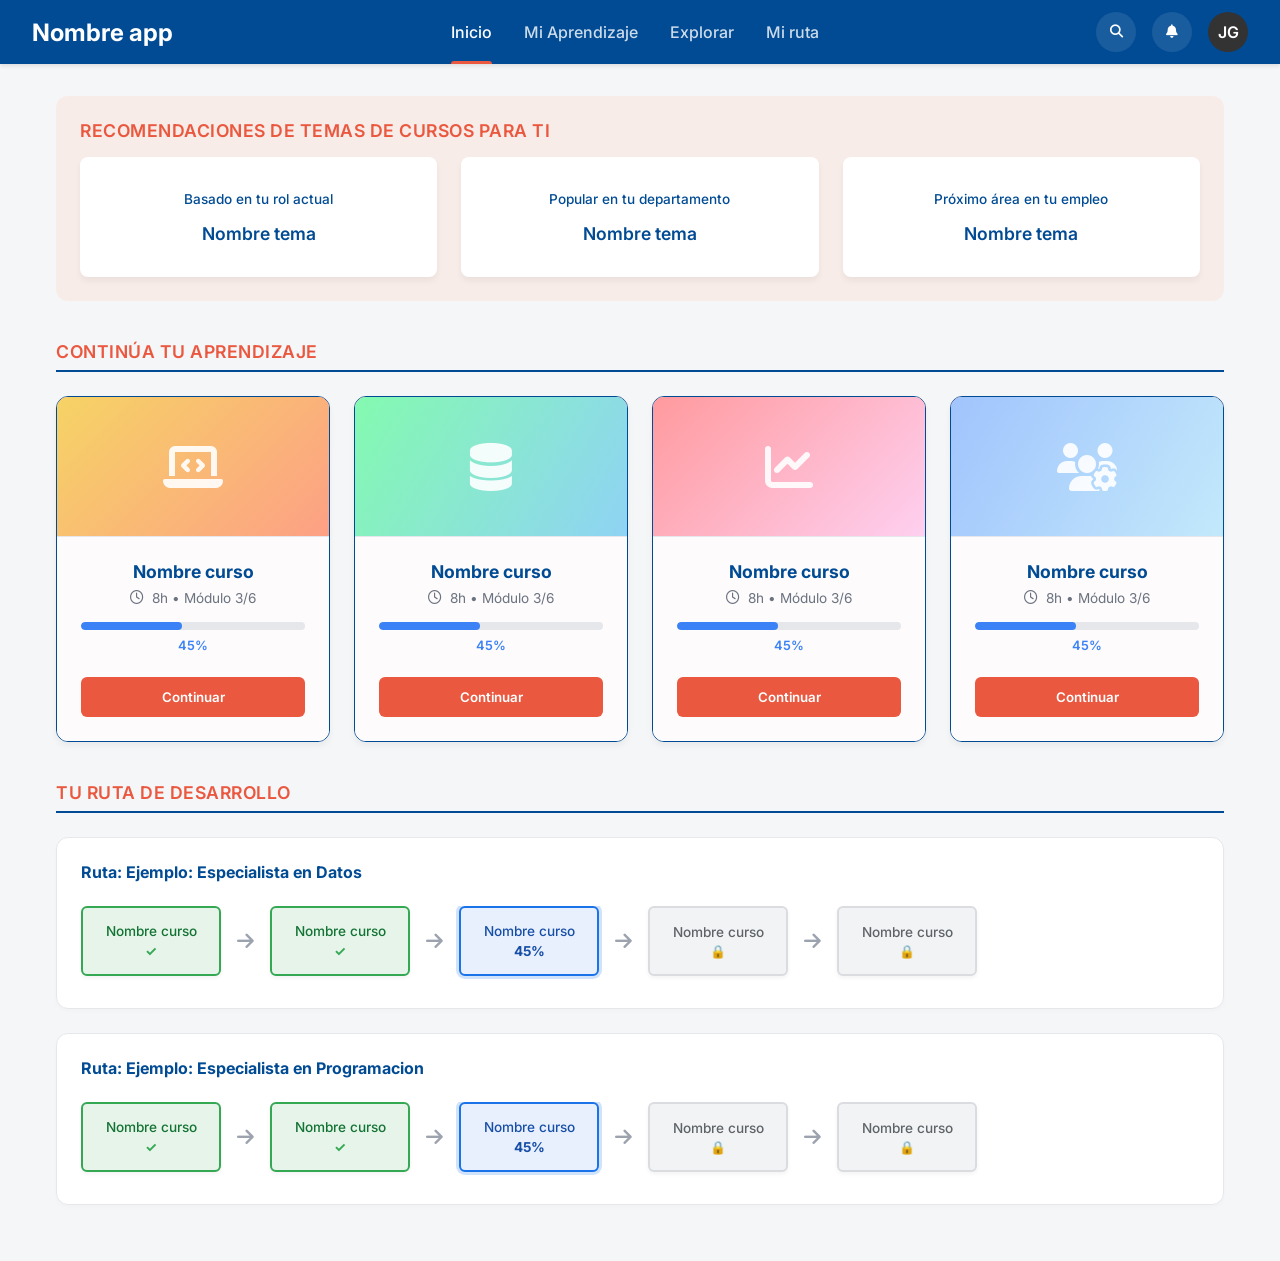
==== Zitheonsoft Modulo Capacitación y desarollo/htmls/index.html @ 4037f79e "Subida de proyecto para continuar de completar Subí mi proyecto ya avanzado, para poder continuar co" ====
<!DOCTYPE html>
<html lang="es">
<head>
    <meta charset="UTF-8">
    <meta name="viewport" content="width=device-width, initial-scale=1.0">
    <title>Dashboard de Aprendizaje</title>
    <link rel="stylesheet" href="../css/styles.css">
    <link rel="stylesheet" href="https://cdnjs.cloudflare.com/ajax/libs/font-awesome/6.4.0/css/all.min.css">
</head>
<body>

    <header>
        <div class="logo">Nombre app</div>
        <nav>
            <a href="index.html" class="active">Inicio</a>
            <a href="mi_aprendizaje.html">Mi Aprendizaje</a>
            <a href="explorar.html">Explorar</a>
            <a href="#">Mi ruta</a>
        </nav>
        <div class="header-actions">
            <button class="icon-btn" aria-label="Buscar"><i class="fas fa-search"></i></button>
            <button class="icon-btn" aria-label="Notificaciones"><i class="fas fa-bell"></i></button>
            <div class="avatar" title="Perfil de usuario">JG</div>
        </div>
    </header>

    <main>
        <!-- Sección: Recomendaciones -->
        <section class="recommendations">
            <div class="recommendations-bg">
                <h2 class="section-title">RECOMENDACIONES DE TEMAS DE CURSOS PARA TI</h2>
                <div class="recommendations-grid">
                    <div class="rec-card">
                        <div class="rec-subtitle">Basado en tu rol actual</div>
                        <div class="rec-title">Nombre tema</div>
                    </div>
                    <div class="rec-card">
                        <div class="rec-subtitle">Popular en tu departamento</div>
                        <div class="rec-title">Nombre tema</div>
                    </div>
                    <div class="rec-card">
                        <div class="rec-subtitle">Próximo área en tu empleo</div>
                        <div class="rec-title">Nombre tema</div>
                    </div>
                </div>
            </div>
        </section>

        <!-- Sección: Continúa tu Aprendizaje -->
        <section class="continue-learning">
            <div class="section-header-line">
                <h2 class="section-title" style="margin-bottom: 0;">Continúa tu Aprendizaje</h2>
            </div>
            
            <div class="courses-grid">
                <!-- Tarjeta 1 -->
                <div class="course-card">
                    <div class="course-img" style="background-image: linear-gradient(135deg, #f6d365 0%, #fda085 100%);">
                        <i class="fas fa-laptop-code fa-3x" style="color: white; opacity: 0.9;"></i>
                    </div>
                    <div class="course-content">
                        <h3 class="course-title">Nombre curso</h3>
                        <div class="course-meta">
                            <i class="far fa-clock"></i> 8h • Módulo 3/6
                        </div>
                        <div class="progress-container">
                            <div class="progress-bar-bg">
                                <div class="progress-bar-fill" style="width: 45%;"></div>
                            </div>
                            <div class="progress-text">45%</div>
                        </div>
                        <button class="btn" onclick="window.location.href='detalle_curso.html?source=index'">Continuar</button>
                    </div>
                </div>

                <!-- Tarjeta 2 -->
                <div class="course-card">
                    <div class="course-img" style="background-image: linear-gradient(120deg, #84fab0 0%, #8fd3f4 100%);">
                        <i class="fas fa-database fa-3x" style="color: white; opacity: 0.9;"></i>
                    </div>
                    <div class="course-content">
                        <h3 class="course-title">Nombre curso</h3>
                        <div class="course-meta">
                            <i class="far fa-clock"></i> 8h • Módulo 3/6
                        </div>
                        <div class="progress-container">
                            <div class="progress-bar-bg">
                                <div class="progress-bar-fill" style="width: 45%;"></div>
                            </div>
                            <div class="progress-text">45%</div>
                        </div>
                        <button class="btn" onclick="window.location.href='detalle_curso.html?source=index'">Continuar</button>
                    </div>
                </div>

                <!-- Tarjeta 3 -->
                <div class="course-card">
                    <div class="course-img" style="background-image: linear-gradient(135deg, #ff9a9e 0%, #fecfef 99%, #fecfef 100%);">
                        <i class="fas fa-chart-line fa-3x" style="color: white; opacity: 0.9;"></i>
                    </div>
                    <div class="course-content">
                        <h3 class="course-title">Nombre curso</h3>
                        <div class="course-meta">
                            <i class="far fa-clock"></i> 8h • Módulo 3/6
                        </div>
                        <div class="progress-container">
                            <div class="progress-bar-bg">
                                <div class="progress-bar-fill" style="width: 45%;"></div>
                            </div>
                            <div class="progress-text">45%</div>
                        </div>
                        <button class="btn" onclick="window.location.href='detalle_curso.html?source=index'">Continuar</button>
                    </div>
                </div>

                <!-- Tarjeta 4 -->
                <div class="course-card">
                    <div class="course-img" style="background-image: linear-gradient(120deg, #a1c4fd 0%, #c2e9fb 100%);">
                        <i class="fas fa-users-cog fa-3x" style="color: white; opacity: 0.9;"></i>
                    </div>
                    <div class="course-content">
                        <h3 class="course-title">Nombre curso</h3>
                        <div class="course-meta">
                            <i class="far fa-clock"></i> 8h • Módulo 3/6
                        </div>
                        <div class="progress-container">
                            <div class="progress-bar-bg">
                                <div class="progress-bar-fill" style="width: 45%;"></div>
                            </div>
                            <div class="progress-text">45%</div>
                        </div>
                        <button class="btn" onclick="window.location.href='detalle_curso.html?source=index'">Continuar</button>
                    </div>
                </div>
            </div>
        </section>

        <!-- Sección: Tu Ruta de Desarrollo -->
        <section class="learning-paths">
            <div class="section-header-line">
                <h2 class="section-title" style="margin-bottom: 0;">Tu Ruta de Desarrollo</h2>
            </div>

            <!-- Ruta 1 -->
            <div class="path-container">
                <h3 class="path-title">Ruta: Ejemplo: Especialista en Datos</h3>
                <div class="path-nodes">
                    <div class="path-node node-completed">Nombre curso</div>
                    <div class="path-arrow"><i class="fas fa-arrow-right"></i></div>
                    <div class="path-node node-completed">Nombre curso</div>
                    <div class="path-arrow"><i class="fas fa-arrow-right"></i></div>
                    <div class="path-node node-current">
                        Nombre curso
                        <div class="node-progress">45%</div>
                    </div>
                    <div class="path-arrow"><i class="fas fa-arrow-right"></i></div>
                    <div class="path-node node-locked">Nombre curso</div>
                    <div class="path-arrow"><i class="fas fa-arrow-right"></i></div>
                    <div class="path-node node-locked">Nombre curso</div>
                </div>
            </div>

            <!-- Ruta 2 -->
            <div class="path-container">
                <h3 class="path-title">Ruta: Ejemplo: Especialista en Programacion</h3>
                <div class="path-nodes">
                    <div class="path-node node-completed">Nombre curso</div>
                    <div class="path-arrow"><i class="fas fa-arrow-right"></i></div>
                    <div class="path-node node-completed">Nombre curso</div>
                    <div class="path-arrow"><i class="fas fa-arrow-right"></i></div>
                    <div class="path-node node-current">
                        Nombre curso
                        <div class="node-progress">45%</div>
                    </div>
                    <div class="path-arrow"><i class="fas fa-arrow-right"></i></div>
                    <div class="path-node node-locked">Nombre curso</div>
                    <div class="path-arrow"><i class="fas fa-arrow-right"></i></div>
                    <div class="path-node node-locked">Nombre curso</div>
                </div>
            </div>
        </section>
    </main>

</body>
</html>
---- Zitheonsoft Modulo Capacitación y desarollo/css/styles.css ----
@import url('https://fonts.googleapis.com/css2?family=Inter:wght@400;500;600;700&display=swap');

:root {
    --primary-blue: #004b93;
    --primary-red: #ea583f;
    --bg-light: #f5f6f8;
    --card-bg: #ffffff;
    --text-dark: #333333;
    --text-muted: #6b7280;
    --border-color: #e5e7eb;
    
    --path-green-bg: #e6f4ea;
    --path-green-border: #34a853;
    --path-green-text: #137333;
    
    --path-blue-bg: #e8f0fe;
    --path-blue-border: #1a73e8;
    --path-blue-text: #174ea6;
    
    --path-gray-bg: #f1f3f4;
    --path-gray-border: #dadce0;
    --path-gray-text: #5f6368;
}

* {
    margin: 0;
    padding: 0;
    box-sizing: border-box;
    font-family: 'Inter', sans-serif;
}

body {
    background-color: var(--bg-light);
    color: var(--text-dark);
}

/* Header */
header {
    background-color: var(--primary-blue);
    color: white;
    padding: 0 2rem;
    height: 64px;
    display: flex;
    align-items: center;
    justify-content: space-between;
    box-shadow: 0 2px 4px rgba(0,0,0,0.1);
    position: sticky;
    top: 0;
    z-index: 100;
}

.logo {
    font-size: 1.5rem;
    font-weight: 700;
}

nav {
    display: flex;
    gap: 2rem;
    height: 100%;
}

nav a {
    color: rgba(255, 255, 255, 0.8);
    text-decoration: none;
    font-weight: 500;
    display: flex;
    align-items: center;
    position: relative;
    transition: color 0.3s;
}

nav a:hover, nav a.active {
    color: white;
}

nav a.active::after {
    content: '';
    position: absolute;
    bottom: 0;
    left: 0;
    width: 100%;
    height: 3px;
    background-color: var(--primary-red);
    border-radius: 3px 3px 0 0;
}

.header-actions {
    display: flex;
    align-items: center;
    gap: 1rem;
}

.icon-btn {
    background: rgba(255, 255, 255, 0.1);
    border: none;
    border-radius: 50%;
    width: 40px;
    height: 40px;
    display: flex;
    align-items: center;
    justify-content: center;
    color: white;
    cursor: pointer;
    transition: background 0.3s;
}

.icon-btn:hover {
    background: rgba(255, 255, 255, 0.2);
}

.avatar {
    width: 40px;
    height: 40px;
    background-color: #333;
    border-radius: 50%;
    display: flex;
    align-items: center;
    justify-content: center;
    font-weight: 600;
    color: white;
    cursor: pointer;
}

/* Main Content */
main {
    max-width: 1200px;
    margin: 2rem auto;
    padding: 0 1rem;
    display: flex;
    flex-direction: column;
    gap: 2.5rem;
}

.section-title {
    color: var(--primary-red);
    font-size: 1.1rem;
    font-weight: 600;
    margin-bottom: 1rem;
    text-transform: uppercase;
    letter-spacing: 0.5px;
}

.section-header-line {
    border-bottom: 2px solid var(--primary-blue);
    padding-bottom: 0.5rem;
    margin-bottom: 1.5rem;
}

/* Recommendations Section */
.recommendations-bg {
    background-color: #f8ece8;
    padding: 1.5rem;
    border-radius: 12px;
}

.recommendations-grid {
    display: grid;
    grid-template-columns: repeat(3, 1fr);
    gap: 1.5rem;
}

.rec-card {
    background: var(--card-bg);
    border-radius: 8px;
    padding: 1.5rem;
    text-align: center;
    box-shadow: 0 4px 6px rgba(0,0,0,0.05);
    transition: transform 0.3s, box-shadow 0.3s;
    cursor: pointer;
    display: flex;
    flex-direction: column;
    align-items: center;
    justify-content: center;
    min-height: 120px;
}

.rec-card:hover {
    transform: translateY(-4px);
    box-shadow: 0 10px 15px rgba(0,0,0,0.1);
}

.rec-subtitle {
    font-size: 0.85rem;
    color: var(--primary-blue);
    margin-bottom: 1rem;
    font-weight: 500;
}

.rec-title {
    font-size: 1.1rem;
    font-weight: 600;
    color: var(--primary-blue);
}

/* Continue Learning Section */
.courses-grid {
    display: grid;
    grid-template-columns: repeat(4, 1fr);
    gap: 1.5rem;
}

.course-card {
    background: var(--card-bg);
    border: 1px solid var(--primary-blue);
    border-radius: 12px;
    overflow: hidden;
    display: flex;
    flex-direction: column;
    box-shadow: 0 4px 6px rgba(0,0,0,0.05);
    transition: transform 0.3s, box-shadow 0.3s;
}

.course-card:hover {
    transform: translateY(-4px);
    box-shadow: 0 12px 20px rgba(0,43,109,0.15);
}

.course-img {
    height: 140px;
    background-color: #fca5a5;
    background-size: cover;
    background-position: center;
    display: flex;
    align-items: center;
    justify-content: center;
    color: var(--primary-red);
    font-weight: 600;
    border-bottom: 1px solid var(--border-color);
}

.course-content {
    padding: 1.5rem;
    display: flex;
    flex-direction: column;
    flex-grow: 1;
    text-align: center;
    background-color: #fdfbfb;
}

.course-title {
    font-weight: 700;
    color: var(--primary-blue);
    margin-bottom: 0.5rem;
    font-size: 1.1rem;
}

.course-meta {
    font-size: 0.85rem;
    color: var(--text-muted);
    margin-bottom: 1rem;
    display: flex;
    align-items: center;
    justify-content: center;
    gap: 0.5rem;
}

.progress-container {
    margin-bottom: 1.5rem;
}

.progress-bar-bg {
    height: 8px;
    background-color: #e5e7eb;
    border-radius: 4px;
    overflow: hidden;
    margin-bottom: 0.5rem;
}

.progress-bar-fill {
    height: 100%;
    background-color: #3b82f6;
    border-radius: 4px;
}

.progress-text {
    font-size: 0.8rem;
    color: #3b82f6;
    font-weight: 600;
}

.btn {
    background-color: var(--primary-red);
    color: white;
    border: none;
    padding: 0.75rem 1.5rem;
    border-radius: 6px;
    font-weight: 600;
    cursor: pointer;
    transition: background-color 0.3s, transform 0.1s;
    width: 100%;
}

.btn:hover {
    background-color: #d84a32;
}

.btn:active {
    transform: scale(0.98);
}

/* Learning Path Section */
.path-container {
    background: var(--card-bg);
    border: 1px solid var(--border-color);
    border-radius: 12px;
    padding: 1.5rem;
    margin-bottom: 1.5rem;
    box-shadow: 0 2px 4px rgba(0,0,0,0.02);
}

.path-title {
    font-weight: 700;
    color: var(--primary-blue);
    margin-bottom: 1.5rem;
    font-size: 1rem;
}

.path-nodes {
    display: flex;
    align-items: center;
    gap: 1rem;
    overflow-x: auto;
    padding-bottom: 0.5rem;
}

.path-node {
    flex-shrink: 0;
    width: 140px;
    height: 70px;
    border-radius: 6px;
    display: flex;
    flex-direction: column;
    align-items: center;
    justify-content: center;
    text-align: center;
    font-size: 0.85rem;
    font-weight: 500;
    border: 2px solid transparent;
    padding: 0.5rem;
    position: relative;
    box-shadow: 0 2px 4px rgba(0,0,0,0.05);
}

.path-arrow {
    color: #9ca3af;
    font-size: 1.2rem;
}

.node-completed {
    background-color: var(--path-green-bg);
    border-color: var(--path-green-border);
    color: var(--path-green-text);
}

.node-completed::after {
    content: '✓';
    display: block;
    color: var(--path-green-border);
    font-weight: bold;
    margin-top: 0.25rem;
}

.node-current {
    background-color: var(--path-blue-bg);
    border-color: var(--path-blue-border);
    color: var(--path-blue-text);
    box-shadow: 0 0 0 3px rgba(26, 115, 232, 0.2);
}

.node-current .node-progress {
    font-weight: 700;
    margin-top: 0.25rem;
}

.node-locked {
    background-color: var(--path-gray-bg);
    border-color: var(--path-gray-border);
    color: var(--path-gray-text);
}

.node-locked::after {
    content: '🔒';
    display: block;
    margin-top: 0.25rem;
    font-size: 0.8rem;
}

/* Animations */
@keyframes fadeIn {
    from { opacity: 0; transform: translateY(10px); }
    to { opacity: 1; transform: translateY(0); }
}

main > section {
    animation: fadeIn 0.5s ease-out forwards;
}

main > section:nth-child(2) { animation-delay: 0.1s; }
main > section:nth-child(3) { animation-delay: 0.2s; }
main > section:nth-child(4) { animation-delay: 0.3s; }

/* Responsive adjustments */
@media (max-width: 1024px) {
    .courses-grid {
        grid-template-columns: repeat(2, 1fr);
    }
}

@media (max-width: 768px) {
    .recommendations-grid {
        grid-template-columns: 1fr;
    }
    
    .courses-grid {
        grid-template-columns: 1fr;
    }
    
    nav {
        display: none;
    }
}
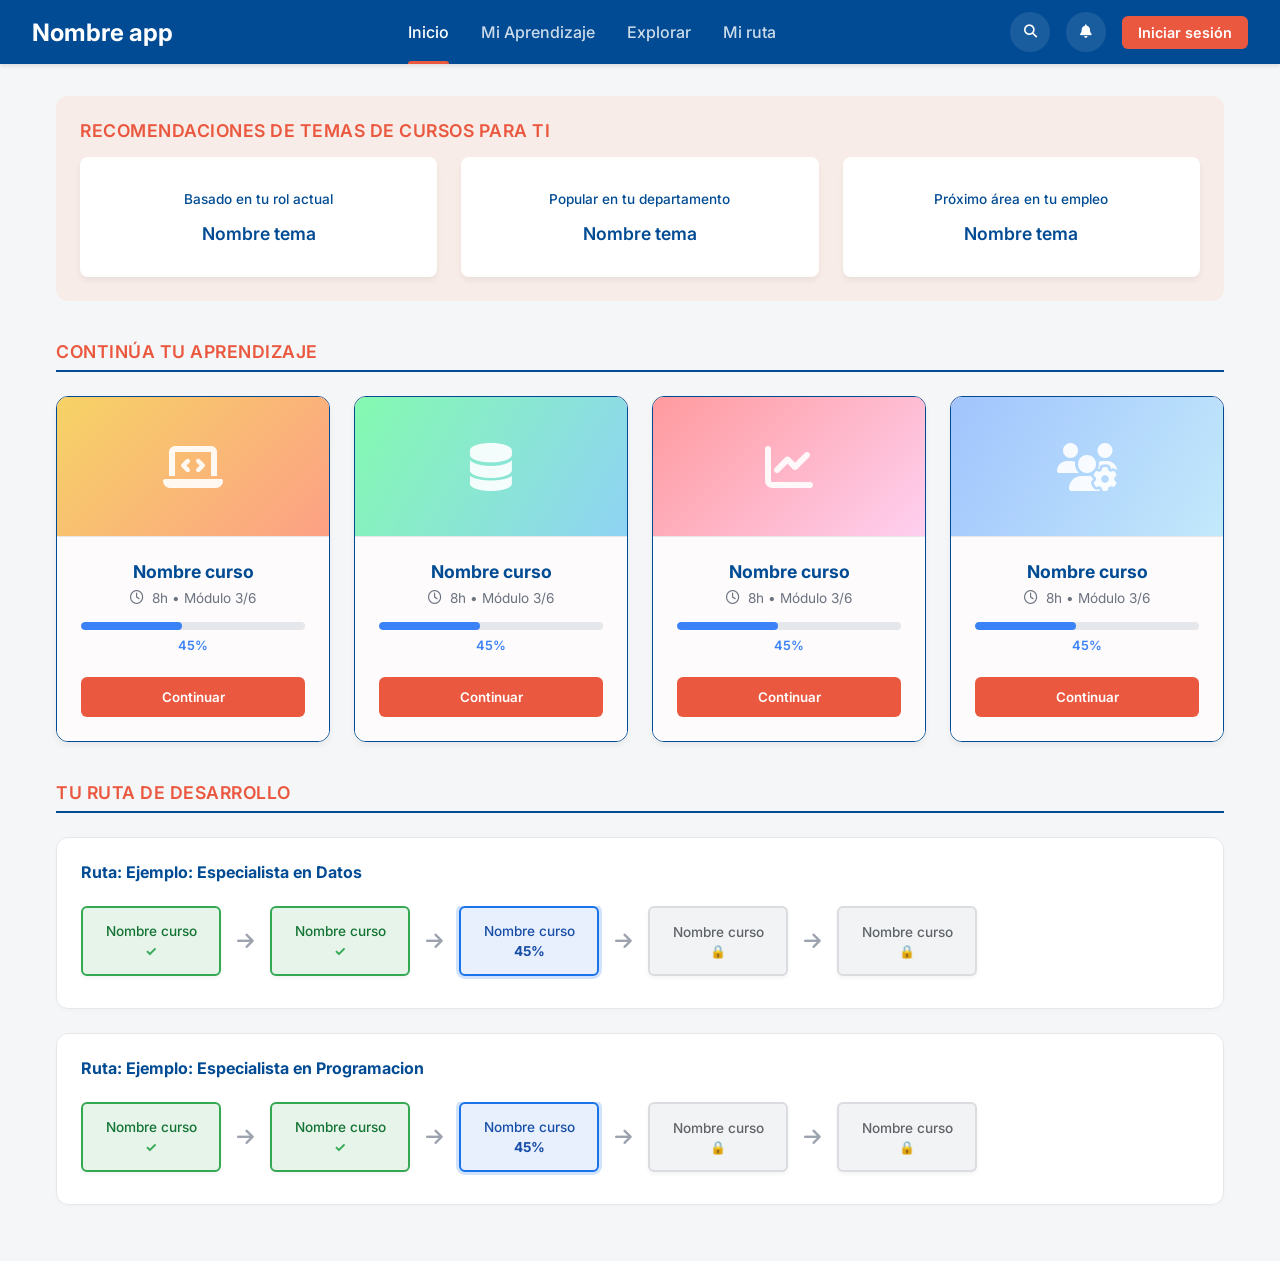
==== commit fd0eb737: "ultimo commit" ====
--- a/Zitheonsoft Modulo Capacitación y desarollo/htmls/index.html
+++ b/Zitheonsoft Modulo Capacitación y desarollo/htmls/index.html
@@ -20,7 +20,7 @@
         <div class="header-actions">
             <button class="icon-btn" aria-label="Buscar"><i class="fas fa-search"></i></button>
             <button class="icon-btn" aria-label="Notificaciones"><i class="fas fa-bell"></i></button>
-            <div class="avatar" title="Perfil de usuario">JG</div>
+            <a href="login.html" class="btn" style="width: auto; padding: 0.5rem 1rem; text-decoration: none; font-size: 0.9rem;">Iniciar sesión</a>
         </div>
     </header>
 
